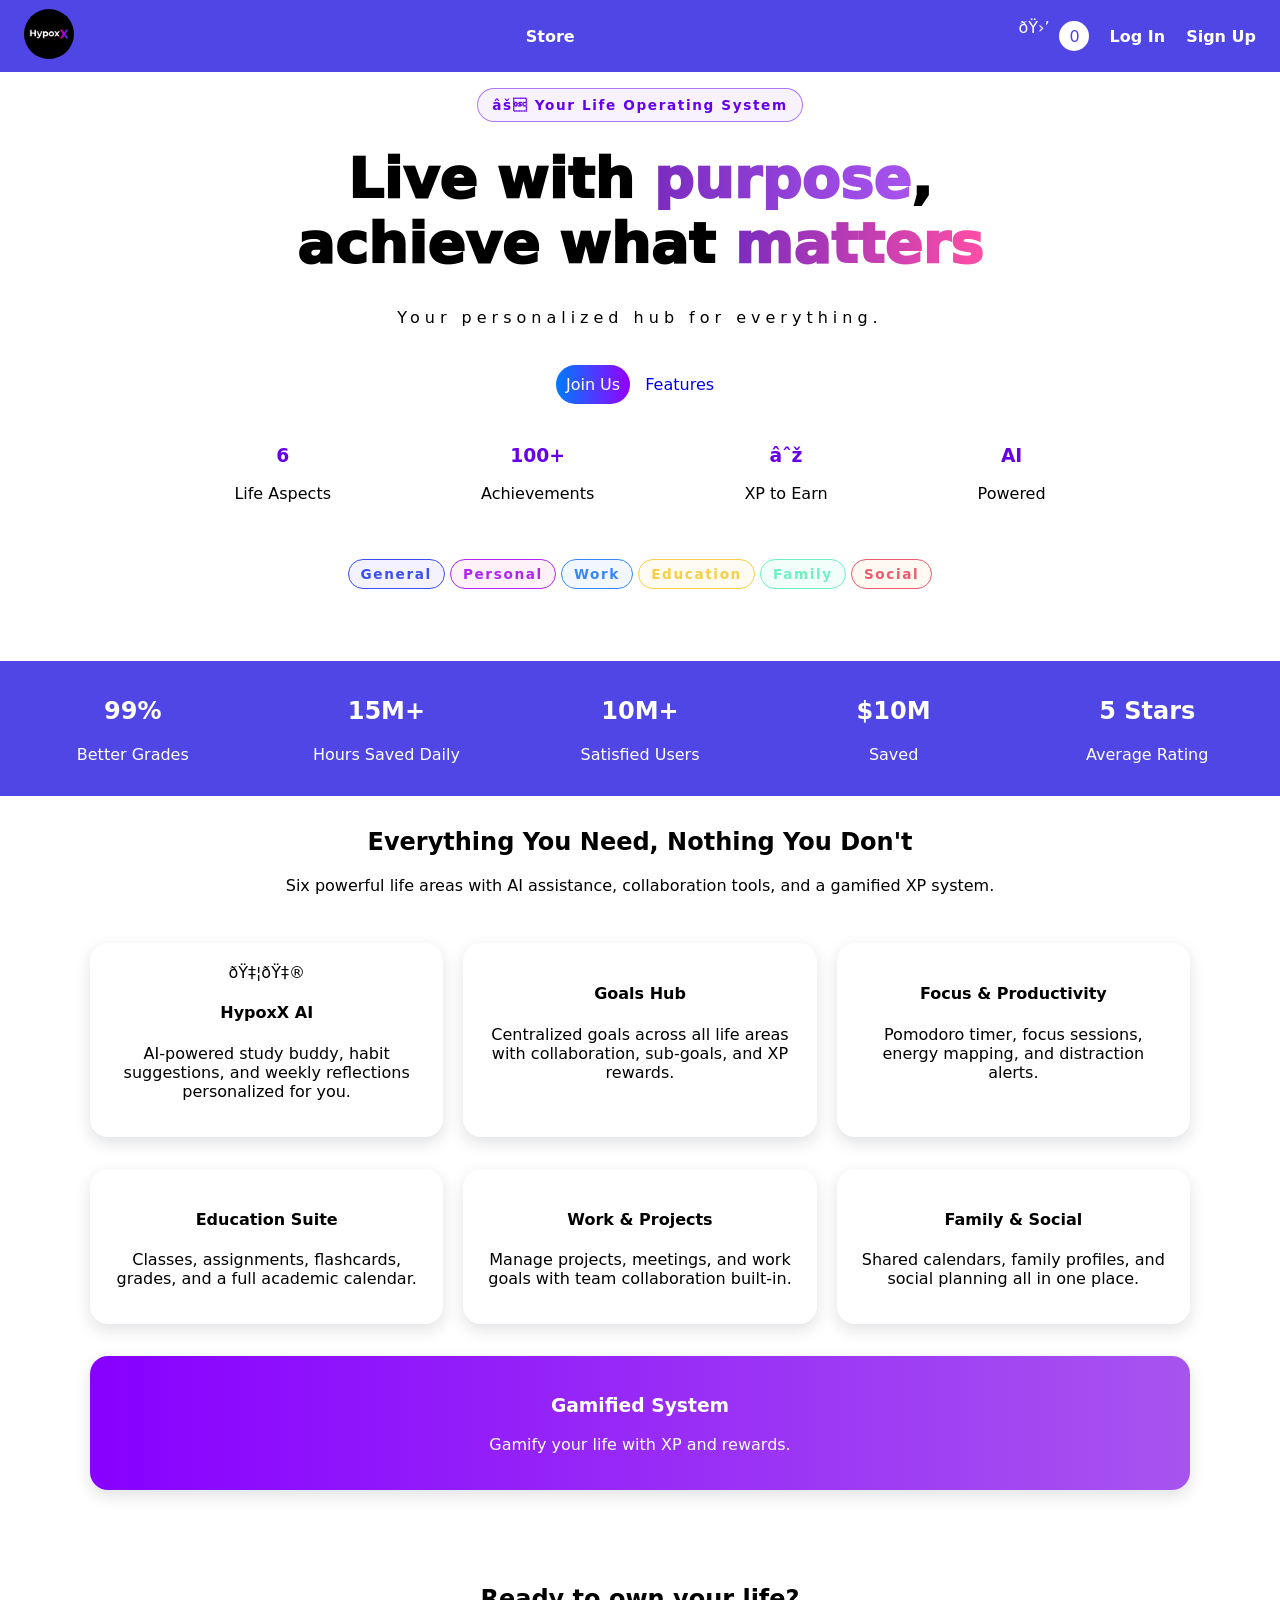
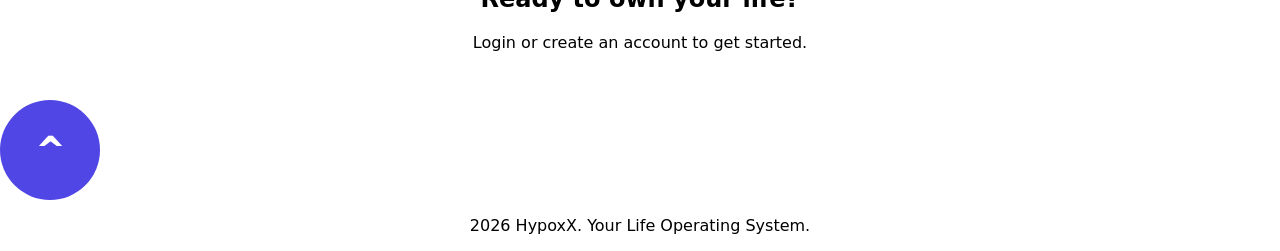
==== index.html @ 41ff3d4b "HypoxX" ====
<!DOCTYPE html>
<html lang="en">
<head>
    <meta charset="UFT-8">
    <meta name="viewport" content="width=device-width, initial-scale=1.0">
    <link rel="icon" href="logo.png">
    <title>HypoxX</title>
    <link rel="stylesheet" href="styles.css">
</head>
<body>
    <header class="hero">
        <div class="navbar">
            <div class="navbar-left">
                <div class="logo-container">
                    <a href="index.html"><img src="logo.png" class="logo"/></a>
                </div>
            </div>

            <nav class="navbar-center" role="navigation">
                <ul class="nav-list">
                    <li><a href="store.html">Store</a></li>
                </ul>
            </nav>

            <div class="navbar-right">
                <div class="cart-container">
                    <div class="cart-icon">
                        <p>🛒</p>
                    </div>
                    <div class="cart-content">
                        <a href="cart.html" id="cart-btn" class="cart-btn" target="_break">
                            <div class="cart-items-container">
                                <p class="cart-items">0</p>
                            </div>
                        </a>
                    </div>
                </div>

                <div class="auth-container">
                    <div id="nav-actions" class="nav-actions">
                        <a href="login.html" class="btn auth-btn" target="_blank">Log In</a>
                        <a href="signup.html" class="btn auth-btn" target="_blank">Sign Up</a>
                    </div>
                </div>
            </div>
        </div>
    </header>

    <section id="guest-view" class="view-panel">
        <section class="front">
            <p class="eyebrow purple-eyebrow">⚝ Your Life Operating System</p>
            <div class="tagline">
                Live with <span class="gdtext-1">purpose</span>,<br>
                achieve what <span class="gdtext-2">matters</span>
            </div>
            <div class="brief-container">
                <p class="brief">Your personalized hub for everything.</p>
            </div>
            <div id="guest-actions" class="guest-actions">
                <a href="signup.html" class="btn gdbtn-1">Join Us</a>
                <a href="#features" class="btn">Features</a>
            </div>

            <div class="front-info">
                <div class="info-card">
                    <h1 class="info">6</h1>
                    <p>Life Aspects</p>
                </div>
                <div class="info-card">
                    <h1 class="info">100+</h1>
                    <p>Achievements</p>
                </div>
                <div class="info-card">
                    <h1 class="info">∞</h1>
                    <p>XP to Earn</p>
                </div>
                <div class="info-card">
                    <h1 class="info">AI</h1>
                    <p>Powered</p>
                </div>
            </div>

            <section class="areas-container">
                <div class="general-tag">General</div>
                <div class="personal-tag">Personal</div>
                <div class="work-tag">Work</div>
                <div class="education-tag">Education</div>
                <div class="family-tag">Family</div>
                <div class="social-tag">Social</div>
            </section>
        </section>

        <section class="metrics-section">
            <div class="metrics-container">
                <div class="grid-5">
                    <div class="metric-card">
                        <h2 class="metric-data">99%</h2>
                        <p class="metric-info">Better Grades</p>
                    </div>
                    <div class="metric-card">
                        <h2 class="metric-data">15M+</h2>
                        <p class="metric-info">Hours Saved Daily</p>
                    </div>
                    <div class="metric-card">
                        <h2 class="metric-data">10M+</h2>
                        <p class="metric-info">Satisfied Users</p>
                    </div>
                    <div class="metric-card">
                        <h2 class="metric-data">$10M</h2>
                        <p class="metric-info">Saved</p>
                    </div>
                    <div class="metric-card">
                        <h2 class="metric-data">5 Stars</h2>
                        <p class="metric-info">Average Rating</p>
                    </div>
                </div>
            </div>
        </section>

        <section id="features" class="section features-section">
            <div class="section-heading">
                <h2>Everything You Need, Nothing You Don't</h2>
                <p>Six powerful life areas with AI assistance, collaboration tools, and a gamified XP system.</p>
            </div>
            <div class="features-container">
                <div class="grid-3">
                    <div class="card">
                        <div class="icon">🇦🇮</div>
                        <h4>HypoxX AI</h4>
                        <p>AI-powered study buddy, habit suggestions, and weekly reflections personalized for you.</p>
                    </div>
                    <div class="card">
                        <div class="icon"></div>
                        <h4>Goals Hub</h4>
                        <p>Centralized goals across all life areas with collaboration, sub-goals, and XP rewards.</p>
                    </div>
                    <div class="card">
                        <div class="icon"></div>
                        <h4>Focus & Productivity</h4>
                        <p>Pomodoro timer, focus sessions, energy mapping, and distraction alerts.</p>
                    </div>
                </div>
                <div class="grid-3">
                    <div class="card">
                        <div class="icon"></div>
                        <h4>Education Suite</h4>
                        <p>Classes, assignments, flashcards, grades, and a full academic calendar.</p>
                    </div>
                    <div class="card">
                        <div class="icon"></div>
                        <h4>Work & Projects</h4>
                        <p>Manage projects, meetings, and work goals with team collaboration built-in.</p>
                    </div>
                    <div class="card">
                        <div class="icon"></div>
                        <h4>Family & Social</h4>
                        <p>Shared calendars, family profiles, and social planning all in one place.</p>
                    </div>
                </div>
                <div class="grid-1">
                    <div class="card gdcard-1">
                        <h3>Gamified System</h3>
                        <p>Gamify your life with XP and rewards.</p>
                    </div>
                </div>
            </div>
        </section>

        <section class="section cta-section">
            <div class="cta-container">
                <div class="cta">
                    <h2>Ready to own your life?</h2>
                    <p>Login or create an account to get started.</p>
                </div>
            </div>
        </section>
    </section>

    <section id="dashboard-view" class="view-panel">
        <div class="dashboard-layout">
            <aside class="sidebar">
                <h2 class="brand-name">HypoxX</h2>
                <div class="user-card">
                    <div class="avatar">HB</div>
                    <div class="user-details">
                        <span class="user-name">User</span>
                        <span class="badge">0 XP</span>
                    </div>
                </div>

                <div class="nav-group">
                    <p class="nav-label">Life Areas</p>
                    <a href="#general" class="nav-item active" data-target="view-dashboard">
                        <span class="">-</span> General
                    </a>
                    <a href="#personal" class="nav-item" data-target="view-personal">-</span> Personal</a>
                    <a href="#work" class="nav-item" data-target="view-work">-</span> Work</a>
                    <a href="#education" class="nav-item" data-target="view-education">-</span> Education</a>
                    <a href="#family" class="nav-item" data-target="view-family">-</span> Family</a>
                    <a href="#social" class="nav-item" data-target="view-social">-</span> Social</a>
                </div>
                <div class="nav-group">
                    <p class="nav-label">Tools</p>
                    <a href="#bucketlist" class="nav-item"><span class="">-</span> Bucket List</a>
                    <a href="#goals" class="nav-item"><span class="">-</span> Goals</a>
                    <a href="#calendar" class="nav-item"><span class="">-</span> Calendar</a>
                    <a href="#tasks" class="nav-item"><span class="">-</span> Tasks</a>
                    <a href="#habits" class="nav-item"><span class="">-</span> Habits</a>
                    <a href="#productivity" class="nav-item"><span class="">-</span> Productivity</a>
                    <a href="#achievements" class="nav-item"><span class="">-</span> Achievements</a>
                    <a href="#hypoxxai" class="nav-item"><span class="">-</span> HypoxX AI</a>
                </div>
                <div class="nav-group">
                    <p class="nav-label">Settings</p>
                    <a href="#settings" class="nav-item"><span class="">-</span> Settings</a>
                </div>
            </aside>

            <main class="main-content">
                <section id="view-dashboard" class="view-pane active">
                    <header class="content-header">
                        <h1>Hello, User.</h1>
                        <p class="subtitle">What would you like to do today?</p>
                    </header>
                </section>

                <section id="view-personal" class="view-pane">
                    <header class="content-header">
                        <h1>Personal</h1>
                        <p class="subtitle">Habits, health, and personal reflections.</p>
                    </header>
                </section>

                <section id="view-work" class="view-pane">
                    <header class="content-header">
                        <h1>Work</h1>
                        <p class="subtitle"></p>
                    </header>
                </section>

                <section id="view-education" class="view-pane">
                    <header class="content-header">
                        <h1>Education</h1>
                        <p class="subtitle"></p>
                    </header>
                </section>

                <section id="view-family" class="view-pane">
                    <header class="content-header">
                        <h1>Family</h1>
                        <p class="subtitle"></p>
                    </header>
                </section>

                <section id="view-social" class="view-pane">
                    <header class="content-header">
                        <h1>Social</h1>
                        <p class="subtitle"></p>
                    </header>
                </section>
            </main>
        </div>
    </section>

    <footer class="footer">
        <div class="to-top-container">
            <div class="arrow-container">
                <a id="toTop" class="arrow">^</a>
            </div>
        </div>
        <script>
            document.getElementById('toTop').addEventListener('click', function () {
            window.scrollTo({ top: 0, behavior: 'smooth' });
            });
        </script>

        <div class="copyright-container">
            <p><!--&copy;--> <span class="year"></span> HypoxX. Your Life Operating System.</p>
        </div>
    </footer>

    <script src="script.js"></script>
</body>
</html>
---- styles.css ----
:root {
    --primary: #4f46e5;
    --secondary: ;
    --tertiary: ;

    --general: ;
    --personal: ;
    --work: ;
    --education: ;
    --family: ;
    --social: ;
}

body {
    font-family: system-ui, -apple-system, BlinkMacSystemFont, 'Segoe UI', Roboto, Oxygen, Ubuntu, Cantarell, 'Open Sans', 'Helvetica Neue', sans-serif;
    margin: 0;
}

li {
    list-style: none;
}

a {
    text-decoration: none;
}

/* Layout */
/* Hero */
.hero {
    color: #ffffff;
    padding: 12px auto;
    background: var(--primary);
}

/* Navbar */
.navbar {
    display: grid;
    height: 72px;
    position: relative;
    grid-template-columns: auto 1fr auto;
    align-items: center;
    padding: 0 16px;
    box-sizing: border-box;
    gap: 16px;
    margin: 0 auto;
}

.navbar-left,
.navbar-right {
    display: flex;
    align-items: center;
    gap: 12px;
}

.navbar-center {
    justify-self: center;
}

.nav-list {
    display: flex;
    list-style: none;
    font-weight: 600;
    padding: 0;
    gap: 20px;
    margin: 0;
}

.nav-list a {
    color: white;
}

.navbar a {
    padding: 6px 8px;
}

/* Cart */
.cart-container {
    display: flex;
    justify-content: center;
    gap: 10px;
}

.cart-items-container {
    display: flex;
    width: 30px;
    height: 30px;
    justify-content: center;
    align-items: center;
    background: white;
    border-radius: 999px;
}

.cart-items {
    color: var(--primary);
}

/* Front */
.front {
    text-align: center;
}

.front-info {
    display: flex;
    justify-content: center;
    gap: 150px;
    margin-top: 32px;
}

/* Page */
.page-front {
    font-weight: 1000;
}

.page-heading {
    font-size: 3rem;
}

.page-text {
    font-size: 1.5rem;
    letter-spacing: 10px;
}

/* Tagline */
.tagline {
    color: #000;
    font-size: 3.5rem;
    font-weight: 1000;
}

/* Brief */
.brief-container {
    margin-top: 32px;
}

.brief {
    font-weight: 500;
    letter-spacing: 5px;
}

/* Guest Actions */
.guest-actions {
    margin-top: 48px;
}

/* Areas */
.areas-container {
    margin-top: 24px;
}

/* Metrics */
.metrics-section {
    margin-top: 48px;
}

.metrics-container {
    padding: 16px;
    background: var(--primary);
}

.metric-card {
    text-align: center;
}

.metric-data {
    color: white;
}

.metric-info {
    color: white
}

/* Sections */
.section {
    max-width: 1100px;
    text-align: center;
    padding: 40px 24px 32px;
    margin: -28px auto 0;
}

/* Features */
.features-container {
    margin-top: 48px;
}

/* Promos */
.promo-container {
    width: 100%;
    text-align: center;
    color: white;
    padding: 32px 0;
    background: linear-gradient(90deg, #8800ff, #a754ef);
}

.promo-card {
    max-width: 400px;
    text-align: center;
    color: #333;
    padding: 2rem;
    background: #fff;
    border-radius: 12px;
    box-shadow: 0 8px 20px rgba(0,0,0,0.2);
    animation: fadeIn 1s ease-in-out;
}

.promo-card h2 {
    margin-bottom: 0.5rem;
    font-size: 1.5rem;
    color: #444;
}

.subtitle {
    font-size: 1rem;
    margin-bottom: 1.5rem;
}

.highlight {
    font-weight: bold;
    color: #6a11cb;
}

.promo-code {
    font-size: 1.4rem;
    font-weight: bold;
    letter-spacing: 2px;
    background: #f0f0f0;
    padding: 1rem;
    border-radius: 8px;
    margin-bottom: 1rem;
    border: 2px dashed #6a11cb;
}

.note {
    font-size: 0.9rem;
    color: #666;
}

/* View Panes */
.view-pane {
    display: none;
}

.view-pane.active {
    display: block;
    animation: fadeIn 0.2 ease-in-out;
}

/* Dashboard */
.dashboard-layout {
    display: flex;
    flex-direction: row;
    overflow: hidden;
    width: 100vw;
    height: 100vh;
}

/* Sidebar */
.sidebar {
    display: flex;
    flex-shrink: 0;
    flex-direction: column;
    overflow-y: auto;
    width: 260px;
    height: 100%;
    padding: 24px 16px;
    background: rgba(200, 200, 200, 0.06);
    border-right: 1px solid #eef2f6;
    gap: 20px;
}

.nav-group {
    display: flex;
    flex-direction: column;
    gap: 4px;
}

.nav-item {
    width: 100%;
    cursor: pointer;
    text-align: left;
    background: none;
    border: none;
}

/* Main Content */
.main-content {
    flex: 1;
    overflow-y: auto;
    height: 100%;
    padding: 32px 40px;
}

/* Footer */
.footer {
    text-align: center;
}

.arrow-container {
    display: flex;
    width: 100px;
    height: 100px;
    justify-content: center;
    align-items: center;
    background: var(--primary);
    border-radius: 50%;
}

.arrow {
    cursor: pointer;
    color: white;
    font-size: 32px;
    font-weight: 1000;
}

/* Grids */
.grid-1 {
    display: grid;
    grid-template-columns: repeat(1, minmax(0, 1fr));
    gap: 20px;
}

.grid-2 {
    display: grid;
    grid-template-columns: repeat(2, minmax(0, 1fr));
    gap: 20px;
}

.grid-3 {
    display: grid;
    grid-template-columns: repeat(3, minmax(0, 1fr));
    gap: 20px;
}

.grid-4 {
    display: grid;
    grid-template-columns: repeat(4, minmax(0, 1fr));
    gap: 20px;
}

.grid-5 {
    display: grid;
    grid-template-columns: repeat(5, minmax(0, 1fr));
    gap: 20px;
}

/* Elements */
/* Brand */
.brand-name {
    display: flex;
    align-items: center;
    color: #7b2cbf;
    font-size: 20px;
    font-weight: 700;
    gap: 8px;
}

/* Logo */
.logo {
    width: 50px;
    height: 50px;
    border-radius: 50%;
}

/* User Card */
.user-card {
    display: flex;
    align-items: center;
    padding: 12px;
    background: #fdfaff;
    border: 1px solid #f0e6ff;
    border-radius: 12px;
    gap: 12px;
}

/* Icons */
/* .icon {
    display: flex;
    width: 50px;
    height: 50px;
    justify-content: center;
    align-items: center;
    color: white;
    background: linear-gradient(135deg, rgb(0, 123, 255), rgb(149, 0, 255));
    border-radius: 16px;
} */

/* Text */
/* Gradient Text */
.gdtext-1 {
    background: linear-gradient(90deg, #7B2CBF, #a754ef);
    -webkit-background-clip: text;
    -webkit-text-fill-color: transparent;
}

.gdtext-2 {
    background: linear-gradient(90deg, #7B2CBF, #FF4DA6);
    -webkit-background-clip: text;
    -webkit-text-fill-color: transparent;
}

/* Auth */
.auth-btn {
    color: white;
    font-weight: 600;
    padding: 6px 8px;
    gap: 20px;
}

/* Carosel */
.splide {
    z-index: 5;
    max-width: 820px;
    position: relative;
    overflow: visible;
    border-radius: 14px;
    margin: 28px auto 0;
}

.splide__track {
    z-index: 5;
    padding: 10px;
    background: linear-gradient(180deg, rgba(255, 255, 255, 0.04), rgba(255, 255, 255, 0.02));
    backdrop-filter: blur(6px);
    border: 1px solid rgba(20, 33, 61, 0.04);
    border-radius: 12px;
    box-shadow: 0 12px 30px rgba(15, 23, 42, 0.08);
    margin-top: 18px;
}

.splide__list {
    display: flex;
    align-items: stretch;
    padding: 6px;
    gap: 14px;
}

.splide__slide {
    max-width: 340px;
    min-width: 220px;
    text-align: center;
    background: linear-gradient(135deg, rgba(79, 70, 229, 0.04), rgba(108, 99, 255, 0.03));
}

.splide__slide.is-active,
.splide__slide:hover {
    transform: translateY(-6px) scale(1.02);
    box-shadow: 0 20px 50px rgba(49, 46, 129, 0.14);
}

.splide__slide a {
    display: block;
    height: 100%;
    color: white;
    text-decoration: none;
    padding: 14px;
}

.splide__slide .media {
    width: 100%;
    height: 140px;
    object-fit: cover;
    border-bottom: 1px solid rgba(20, 33, 61, 0.04);
}

.splide__arrows {
    width: 100%;
    position: absolute;
    z-index: 6;
    transform: translateY(-50%);
    top: 50%;
    left: 0;
    pointer-events: none;
}

.splide__arrow {
    display: inline-flex;
    width: 40px;
    height: 40px;
    justify-content: center;
    align-items: center;
    pointer-events: auto;
    color: var(--primary-dark);
    background: #ffffff;
    border: 1px solid rgba(20, 33, 61, 0.06);
    border-radius: 999px;
    box-shadow: 0 8px 20px rgba(15, 23, 42, 0.12);
    transition: transform .18s ease;
}

.splide__arrow:hover {
    transform: scale(1.06);
}

.splide_pagination {
    display: flex;
    z-index: 6;
    justify-content: center;
    gap: 8px;
    margin-top: 12px;
}

.splide__pagination__page {
    width: 10px;
    height: 10px;
    background: rgba(255, 255, 255, 0.35);
    border-radius: 50%;
    transition: background .18s;
}

.splide__pagination__page.is-active {
    background: var(--primary);
    box-shadow: 0 6px 18px rgba(79, 70, 229, 0.18);
}

/* Card */
.card {
    top: 20px;
    z-index: 10;
    padding: 1.25rem;
    background: #ffffff;
    border: 1px solid var(--border);
    border-radius: 18px;
    box-shadow: 0 6px 16px rgba(15, 23, 42, 0.125);
    margin-bottom: 32px;
}

/* Gradient Card */
.gdcard-1 {
    color: white;
    background: linear-gradient(90deg, #8800ff, #a754ef);
}

/* Eyebrow */
.eyebrow {
    display: inline-block;
    font-weight: 700;
    font-size: 0.85rem;
    letter-spacing: 0.12em;
    padding: 6px 12px;
    background: rgba(255, 255, 255, 0.16);
    border-radius: 999px;
    margin-top: 24px;
}

.purple-eyebrow {
    color: rgb(103, 1, 236);
    letter-spacing: 0.12em;
    padding: 8px 14px;
    background: rgba(103, 1, 236, 0.05);
    border: 1px solid rgba(103, 1, 236, 0.5);
    margin: 16px auto 24px;
}

/* Tags */
.general-tag {
    display: inline-block;
    color: #3B4EF5;
    font-weight: bold;
    font-size: 0.85rem;
    letter-spacing: 0.12em;
    padding: 6px 12px;
    background: rgba(32, 1, 236, 0.05);
    border: 1px solid #3B4EF5;
    border-radius: 999px;
    margin: 16px auto 24px;
}

.personal-tag {
    display: inline-block;
    color: #B124F6;
    font-weight: bold;
    font-size: 0.85rem;
    letter-spacing: 0.12em;
    padding: 6px 12px;
    background: rgba(236, 1, 126, 0.05);
    border: 1px solid #B124F6;
    border-radius: 999px;
    margin: 16px auto 24px;
}

.work-tag {
    display: inline-block;
    color: #3B86F7;
    font-weight: bold;
    font-size: 0.85rem;
    letter-spacing: 0.12em;
    padding: 6px 12px;
    background: rgba(1, 103, 236, 0.05);
    border: 1px solid #3B86F7;
    border-radius: 999px;
    margin: 16px auto 24px;
}

.education-tag {
    display: inline-block;
    color: #F7CE46;
    font-weight: bold;
    font-size: 0.85rem;
    letter-spacing: 0.12em;
    padding: 6px 12px;
    background: rgba(236, 197, 1, 0.05);
    border: 1px solid #F7CE46;
    border-radius: 999px;
    margin: 16px auto 24px;
}

.family-tag {
    display: inline-block;
    color: #70F0C2;
    font-weight: bold;
    font-size: 0.85rem;
    letter-spacing: 0.12em;
    padding: 6px 12px;
    background: rgba(1, 236, 130, 0.05);
    border: 1px solid #70F0C2;
    border-radius: 999px;
    margin: 16px auto 24px;
}

.social-tag {
    display: inline-block;
    color: #EB5A6D;
    font-weight: bold;
    font-size: 0.85rem;
    letter-spacing: 0.12em;
    padding: 6px 12px;
    background: rgba(236, 158, 1, 0.05);
    border: 1px solid #EB5A6D;
    border-radius: 999px;
    margin: 16px auto 24px;
}

/* Info */
.info {
    color: rgb(103, 1, 236);
}

/* Button */
.btn {
    padding: 10px;
    border: black;
    border-radius: 999px;
}

/* Gradient Button */
.gdbtn-1 {
    color: white;
    background: linear-gradient(90deg, rgb(0, 123, 255), rgb(149, 0, 255));
    border: none;
}


.product-card {
    padding: 12px;
    background: linear-gradient(180deg, rgba(255,255,255,0.98), rgba(255,255,255,0.96));
    border-radius: 12px;
    text-align: center;
    box-shadow: 0 8px 20px rgba(15,23,42,0.06);
}
.product-card h4 { margin: 8px 0 4px; font-size: 1rem; color: #222; }
.product-card .media { height: 120px; width:100%; object-fit:cover; border-radius:8px; }
.product-card .metric-data { font-weight:700; margin-top:6px; color: var(--primary); }

/* Animations */
@keyframes fadeIn {
    from { opacity: 0; transform: translateY(20px); }
    to { opacity: 1; transform: translateY(0); }
}
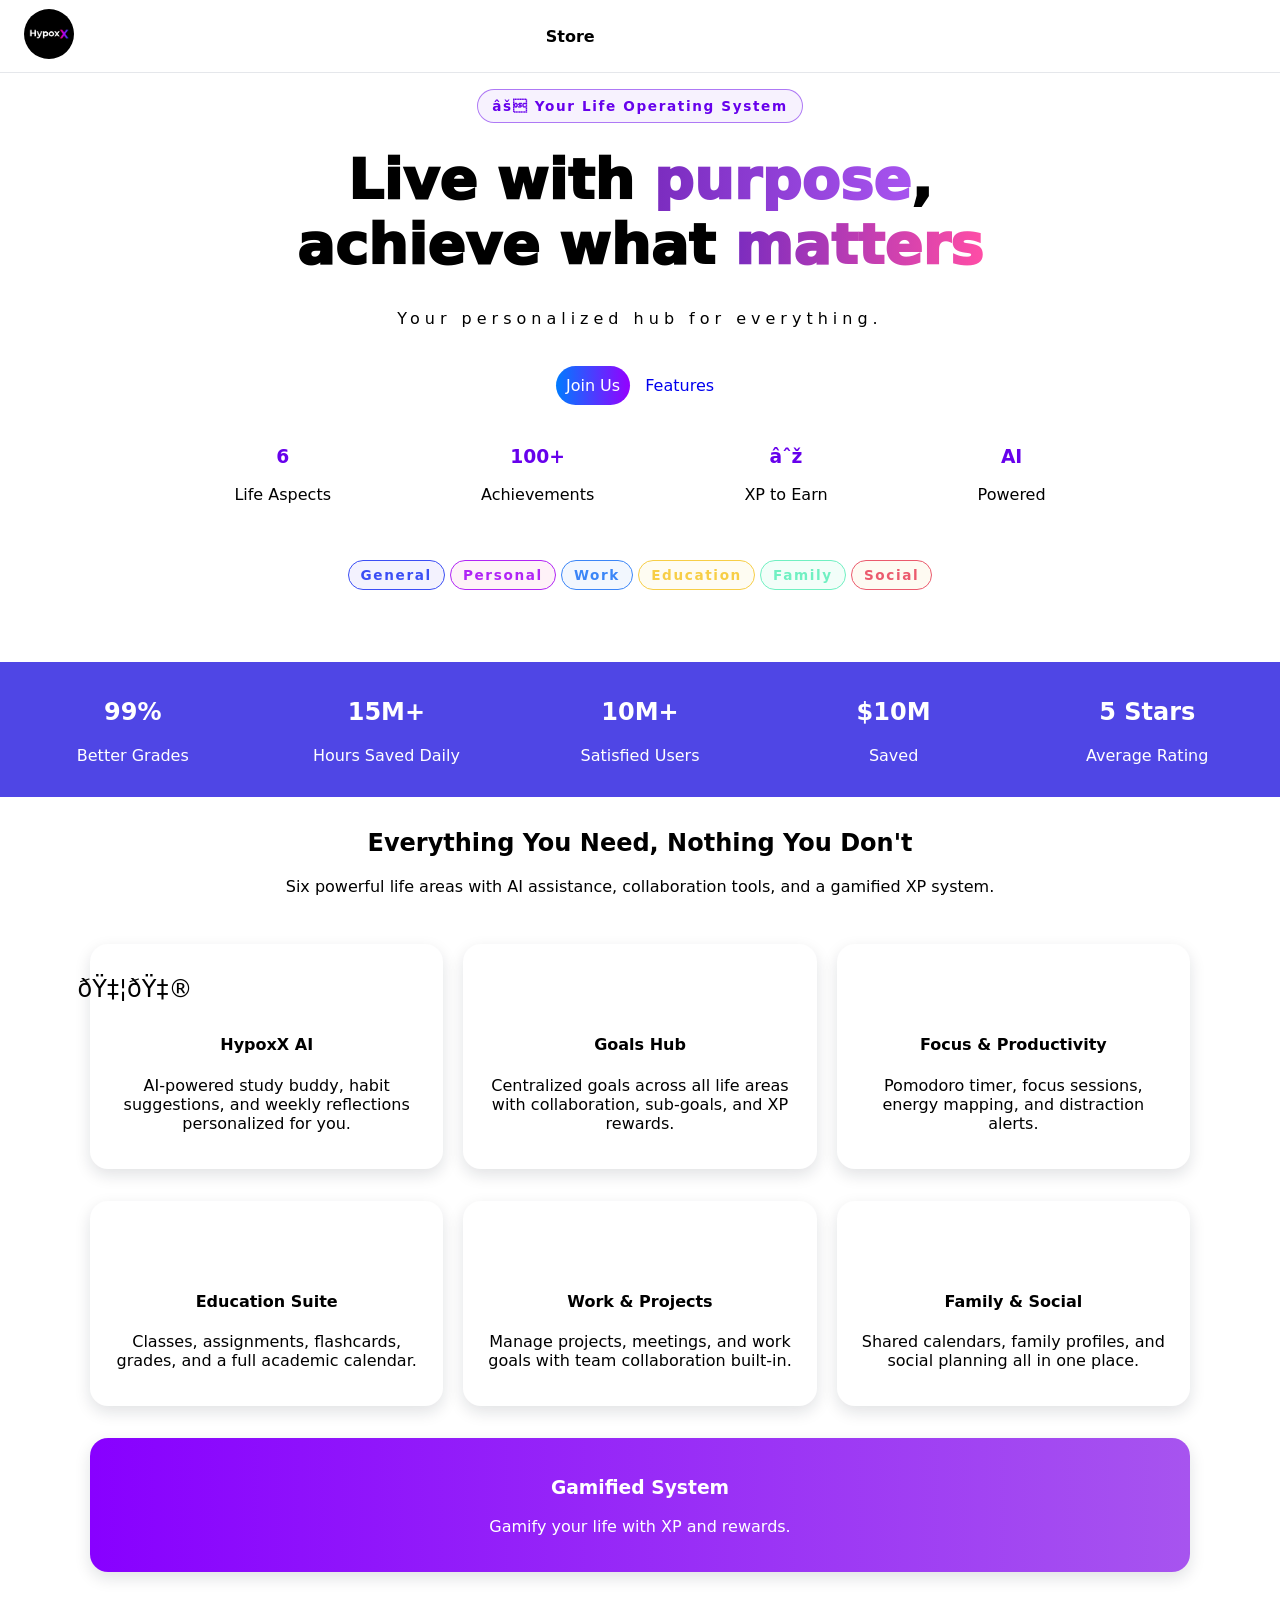
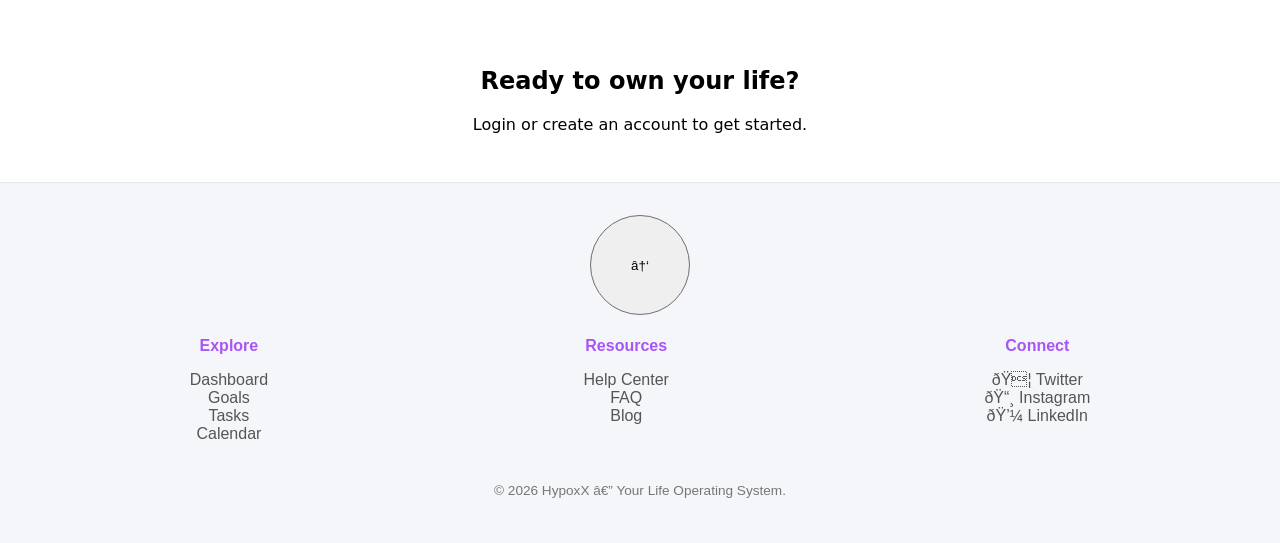
==== commit b2d51c1e: "calendar" ====
--- a/index.html
+++ b/index.html
@@ -28,11 +28,7 @@
                         <p>🛒</p>
                     </div>
                     <div class="cart-content">
-                        <a href="cart.html" id="cart-btn" class="cart-btn" target="_break">
-                            <div class="cart-items-container">
-                                <p class="cart-items">0</p>
-                            </div>
-                        </a>
+                        <a href="cart.html" id="cart-btn" class="cart-btn" target="_break"></a>
                     </div>
                 </div>
 
@@ -179,11 +175,10 @@
     <section id="dashboard-view" class="view-panel">
         <div class="dashboard-layout">
             <aside class="sidebar">
-                <h2 class="brand-name">HypoxX</h2>
                 <div class="user-card">
-                    <div class="avatar">HB</div>
+                    <div class="avatar">KW</div>
                     <div class="user-details">
-                        <span class="user-name">User</span>
+                        <span class="user-name">Kayden W</span>
                         <span class="badge">0 XP</span>
                     </div>
                 </div>
@@ -191,24 +186,24 @@
                 <div class="nav-group">
                     <p class="nav-label">Life Areas</p>
                     <a href="#general" class="nav-item active" data-target="view-dashboard">
-                        <span class="">-</span> General
+                        <span class=""></span> General
                     </a>
-                    <a href="#personal" class="nav-item" data-target="view-personal">-</span> Personal</a>
-                    <a href="#work" class="nav-item" data-target="view-work">-</span> Work</a>
-                    <a href="#education" class="nav-item" data-target="view-education">-</span> Education</a>
-                    <a href="#family" class="nav-item" data-target="view-family">-</span> Family</a>
-                    <a href="#social" class="nav-item" data-target="view-social">-</span> Social</a>
+                    <a href="#personal" class="nav-item" data-target="view-personal">🟪</span> Personal</a>
+                    <a href="#work" class="nav-item" data-target="view-work">🟦</span> Work</a>
+                    <a href="#education" class="nav-item" data-target="view-education">🟨</span> Education</a>
+                    <a href="#family" class="nav-item" data-target="view-family">🟩</span> Family</a>
+                    <a href="#social" class="nav-item" data-target="view-social">🟥</span> Social</a>
                 </div>
                 <div class="nav-group">
                     <p class="nav-label">Tools</p>
-                    <a href="#bucketlist" class="nav-item"><span class="">-</span> Bucket List</a>
-                    <a href="#goals" class="nav-item"><span class="">-</span> Goals</a>
-                    <a href="#calendar" class="nav-item"><span class="">-</span> Calendar</a>
-                    <a href="#tasks" class="nav-item"><span class="">-</span> Tasks</a>
-                    <a href="#habits" class="nav-item"><span class="">-</span> Habits</a>
-                    <a href="#productivity" class="nav-item"><span class="">-</span> Productivity</a>
-                    <a href="#achievements" class="nav-item"><span class="">-</span> Achievements</a>
-                    <a href="#hypoxxai" class="nav-item"><span class="">-</span> HypoxX AI</a>
+                    <a href="#bucketlist" class="nav-item" data-target="view-bucket-list"><span class="">-</span> Bucket List</a>
+                    <a href="#goals" class="nav-item" data-target="view-goals"><span class="">-</span> Goals</a>
+                    <a href="#calendar" class="nav-item" data-target="view-calendar"><span class="">-</span> Calendar</a>
+                    <a href="#tasks" class="nav-item" data-target="view-tasks"><span class="">-</span> Tasks</a>
+                    <a href="#habits" class="nav-item" data-target="view-habits"><span class="">-</span> Habits</a>
+                    <a href="#productivity" class="nav-item" data-target="view-productivity"><span class="">-</span> Productivity</a>
+                    <a href="#achievements" class="nav-item" data-target="view-achievements"><span class="">-</span> Achievements</a>
+                    <a href="#hypoxxai" class="nav-item" data-target="view-hypoxx-ai"><span class="">-</span> HypoxX AI</a>
                 </div>
                 <div class="nav-group">
                     <p class="nav-label">Settings</p>
@@ -218,10 +213,168 @@
 
             <main class="main-content">
                 <section id="view-dashboard" class="view-pane active">
-                    <header class="content-header">
-                        <h1>Hello, User.</h1>
+                    <div><span><svg xmlns="http://www.w3.org/2000/svg" width="24" height="24" viewBox="0 0 24 24"><rect x="3" y="3" width="8" height="8" rx="2" ry="2" fill="#a754ef"/><rect x="13" y="3" width="8" height="8" rx="2" ry="2" fill="#a754ef"/><rect x="3" y="13" width="8" height="8" rx="2" ry="2" fill="#a754ef"/><rect x="13" y="13" width="8" height="8" rx="2" ry="2" fill="#a754ef"/></svg></span> DASHBOARD</div>
+                    <header class="content-header">
+                        <h1>Hello, Kayden.</h1>
                         <p class="subtitle">What would you like to do today?</p>
                     </header>
+                    <div class="content-body">
+                        <div class="grid-4">
+                            <div class="card stat-card">
+                                <div class="icon purple">
+                                    <svg xmlns="http://www.w3.org/2000/svg" width="24" height="24" viewBox="0 0 100 100"><polygon points="50,5 61,35 93,35 67,55 77,85 50,68 23,85 33,55 7,35 39,35" fill="none" stroke="rgb(167, 84, 239)" stroke-width="8" stroke-linejoin="round" stroke-linecap="round"/></svg>
+                                </div>
+                                <div class="stat-info">
+                                    <h2>0</h2>
+                                    <p>Total XP</p>
+                                </div>
+                            </div>
+                            <div class="card stat-card">
+                                <div class="icon orange">
+
+                                </div>
+                                <div class="stat-info">
+                                    <h2>0</h2>
+                                    <p>Days Streak</p>
+                                </div>
+                            </div>
+                            <div class="card stat-card">
+                                <div class="icon magenta">
+                                    <svg xmlns="http://www.w3.org/2000/svg" width="24" height="24" viewBox="0 0 24 24">
+                                        <circle cx="12" cy="12" r="10" fill="none" stroke="rgb(255, 0, 191)" stroke-width="2" stroke-linejoin="round" stroke-linecap="round"/>
+                                        <circle cx="12" cy="12" r="6" fill="none" stroke="rgb(255, 0, 191)" stroke-width="2" stroke-linejoin="round" stroke-linecap="round"/>
+                                        <circle cx="12" cy="12" r="2" fill="none" stroke="rgb(255, 0, 191)" stroke-width="2" stroke-linejoin="round" stroke-linecap="round"/>
+                                    </svg>
+                                </div>
+                                <div class="stat-info">
+                                    <h2>0</h2>
+                                    <p>Active Goals</p>
+                                </div>
+                            </div>
+                            <div class="card stat-card">
+                                <div class="icon blue">
+                                    <svg xmlns="http://www.w3.org/2000/svg" width="24" height="24" viewBox="0 0 24 24"><path d="M13 2L3 14h7l-1 8 10-12h-7l1-8z" fill="none" stroke="rgb(58, 133, 246)" stroke-width="2" stroke-linejoin="round" stroke-linecap="round"/></svg>
+                                </div>
+                                <div class="stat-info">
+                                    <h2>0/100</h2>
+                                    <p>Focus Score</p>
+                                </div>
+                            </div>
+                        </div>
+                        <div class="grid-summary">
+                            <div class="card summary-card tint-purple nav-trigger-card" data-target="view-tasks">
+                                <div class="card-title">
+                                    <h3>Pending Tasks</h3>
+                                    <span></span>
+                                </div>
+                                <div class="stat-highlight purple-text">0</div>
+                                <p class="sub-text">tasks left today.</p>
+                            </div>
+                            <div class="card summary-card tint-amber nav-trigger-card" data-target="view-habits">
+                                <div class="card-title">
+                                    <h3>Habits</h3>
+                                    <span></span>
+                                </div>
+                                <div class="stat-highlight orange-text">0<span class="mute">/0</span></div>
+                                <p class="sub-text">habits checked in.</p>
+                            </div>
+                            <div class="card summary-card tint-blue nav-trigger-card" data-target="view-goals">
+                                <div class="card-title">
+                                    <h3>Goals</h3>
+                                    <span></span>
+                                </div>
+                                <div class="stat-highlight blue-text">0</div>
+                                <p class="sub-text">goals in progress.</p>
+                            </div>
+                        </div>
+                    </div>
+                    <div class="quick-access">
+                        <h2 class="section-title">Quick Access</h2>
+
+                        <div class="quick-access-grid">
+                            <button class="magenta circ-btn quick-card" data-target="view-goals">
+                                <div class="icon-circle bg-purple">
+                                    <svg xmlns="http://www.w3.org/2000/svg" width="24" height="24" viewBox="0 0 24 24"><circle cx="12" cy="12" r="10" fill="none" stroke="rgb(255, 0, 191)" stroke-width="2" stroke-linejoin="round" stroke-linecap="round"/><circle cx="12" cy="12" r="6" fill="none" stroke="rgb(255, 0, 191)" stroke-width="2" stroke-linejoin="round" stroke-linecap="round"/><circle cx="12" cy="12" r="2" fill="none" stroke="rgb(255, 0, 191)" stroke-width="2" stroke-linejoin="round" stroke-linecap="round"/></svg>
+                                </div>
+                                <span>Goals</span>
+                            </button>
+
+                            <button class="purple circ-btn quick-card" data-target="view-tasks">
+                                <div class="icon-circle bg-fuchsia">
+                                    <svg xmlns="http://www.w3.org/2000/svg" width="24" height="24" viewBox="0 0 24 24"><line x1="4" y1="6" x2="20" y2="6" stroke="rgb(167, 84, 239)" stroke-width="2" stroke-linecap="round"/><line x1="4" y1="12" x2="20" y2="12" stroke="rgb(167, 84, 239)" stroke-width="2" stroke-linecap="round"/><line x1="4" y1="18" x2="20" y2="18" stroke="rgb(167, 84, 239)" stroke-width="2" stroke-linecap="round"/></svg>
+                                </div>
+                                <span>Tasks</span>
+                            </button>
+
+                            <button class="orange circ-btn quick-card" data-target="view-habits">
+                                <div class="icon-circle bg-orange">-</div>
+                                <span>Habits</span>
+                            </button>
+
+                            <button class="circ-btn quick-card" data-target="view-bucket-list">
+                                <div class="icon-circle bg-orange">-</div>
+                                <span>Bucket List</span>
+                            </button>
+
+                            <button class="blue circ-btn quick-card" data-target="view-focus">
+                                <div class="icon-circle bg-orange">
+                                    <svg xmlns="http://www.w3.org/2000/svg" width="24" height="24" viewBox="0 0 24 24"><path d="M13 2L3 14h7l-1 8 10-12h-7l1-8z" fill="none" stroke="rgb(58, 133, 246)" stroke-width="2" stroke-linejoin="round" stroke-linecap="round"/></svg>
+                                </div>
+                                <span>Focus</span>
+                            </button>
+
+                            <button class="circ-btn quick-card" data-target="view-calendar">
+                                <div class="icon-circle bg-orange">-</div>
+                                <span>Calendar</span>
+                            </button>
+
+                            <button class="circ-btn quick-card" data-target="view-achievements">
+                                <div class="icon-circle bg-orange">-</div>
+                                <span>Achievements</span>
+                            </button>
+
+                            <button class="circ-btn quick-card" data-target="view-hypoxx-ai">
+                                <div class="icon-circle bg-orange">-</div>
+                                <span>HypoxX AI</span>
+                            </button>
+                        </div>
+                    </div>
+
+                    <div class="life-areas">
+                        <h2 class="section-title">Life Areas</h2>
+                        <div class="grid-3">
+                            <div class="card">
+                                <div class="icon">-</div>
+                                <h3>General</h3>
+                                <p class="sub-text">-</p>
+                            </div>
+                            <div class="card">
+                                <div class="icon">-</div>
+                                <h3>Personal</h3>
+                                <p class="sub-text">Goals, Mood, Journal, & More</p>
+                            </div>
+                            <div class="card">
+                                <div class="icon">-</div>
+                                <h3>Work</h3>
+                                <p class="sub-text">Projects, Meetings, & Tasks</p>
+                            </div>
+                            <div class="card">
+                                <div class="icon">-</div>
+                                <h3>Education</h3>
+                                <p class="sub-text">Courses, Assignments, & Grades</p>
+                            </div>
+                            <div class="card">
+                                <div class="icon">-</div>
+                                <h3>Family</h3>
+                                <p class="sub-text">Shared Calendar & Photos</p>
+                            </div>
+                            <div class="card">
+                                <div class="icon">-</div>
+                                <h3>Social</h3>
+                                <p class="sub-text">Events & Social Planning</p>
+                            </div>
+                        </div>
+                    </div>
                 </section>
 
                 <section id="view-personal" class="view-pane">
@@ -257,6 +410,193 @@
                         <h1>Social</h1>
                         <p class="subtitle"></p>
                     </header>
+                </section>
+
+                <section id="view-bucket-list" class="view-pane">
+                    <header class="content-header">
+                        <div class="header-badge"><span>BUCKET LIST</span></div>
+                        <h1>Bucket List</h1>
+                        <p class="subtitle">The things I want to do in life.</p>
+                    </header>
+                </section>
+
+                <section id="view-goals" class="view-pane">
+                    <header class="content-header">
+                        <div class="header-badge"><span>GOALS</span></div>
+                        <h1>Goals</h1>
+                        <p class="subtitle">Align your actions to who you want to become.</p>
+                    </header>
+                </section>
+
+                <section id="view-calendar" class="view-pane">
+                    <header class="content-header">
+                        <div class="header-badge"><span>TOOLS / CALENDAR</span></div>
+                        <h1>Planner & Calendar</h1>
+                        <p class="subtitle">Manage deadlines, meetings, and shared events.</p>
+                    </header>
+                    <div class="calendar-page">
+                        <div class="card calendar-main-card">
+                            <div class="calendar-header">
+                                <button id="prev-month-btn" class="nav-arrow" aria-label="Previous Month">&lt;</button>
+                                <h2 id="month-year-label">October 2026</h2>
+                                <button id="next-month-btn" class="nav-arrow" aria-label="Next Month">&gt;</button>
+                            </div>
+                            <div class="calendar-weekdays">
+                                <span>Sun</span><span>Mon</span><span>Tue</span><span>Wed</span><span>Thu</span><span>Fri</span><span>Sat</span>
+                            </div>
+                            <div id="dates-container" class="calendar-dates"></div>
+                            <div class="calendar-legend">
+                                <span><i class="dot general"></i> General</span>
+                                <span><i class="dot personal"></i> Personal</span>
+                                <span><i class="dot work"></i> Work</span>
+                                <span><i class="dot education"></i> Education</span>
+                                <span><i class="dot family"></i> Family</span>
+                                <span><i class="dot social"></i> Social</span>
+                            </div>
+                        </div>
+                    </div>
+                </section>
+
+                <section id="view-tasks" class="view-pane">
+                    <header class="content-header">
+                        <div class="header-badge"><span>TASKS</span></div>
+                        <h1>Tasks</h1>
+                        <p class="subtitle">Keep your mental space clear, so you can FOCUS.</p>
+                    </header>
+                </section>
+
+                <section id="view-habits" class="view-pane">
+                    <header class="content-header">
+                        <div class="header-badge"><span>HABITS</span></div>
+                        <h1>Habits</h1>
+                        <p class="subtitle">Small daily actions that set me up for success.</p>
+                    </header>
+                </section>
+
+                <section id="view-productivity" class="view-pane">
+                    <header class="content-header">
+                        <div class="header-badge"><span>PRODUCTIVITY</span></div>
+                        <h1>Productivity</h1>
+                        <p class="subtitle">Concentrate on what really matters.</p>
+                    </header>
+                </section>
+
+                <section id="view-achievements" class="view-pane">
+                    <header class="content-header">
+                        <div class="header-badge"><span>ACHIEVEMENTS</span></div>
+                        <h1>Achievements</h1>
+                        <p class="subtitle">Milestones made by us.</p>
+                    </header>
+                </section>
+
+                <section id="view-hypoxx-ai" class="view-pane">
+                    <header class="content-header">
+                        <div class="header-badge"><span>HYPOXX AI</span></div>
+                        <h1>HypoxX AI</h1>
+                        <p class="subtitle">An AI assistant at your fingertips.</p>
+                    </header>
+                    <h2>Meet Oto</h2>
+                </section>
+
+                <section id="view-focus" class="view-pane">
+                    <header class="focus-page-header">
+                        <div class="header-left">
+                            <div class="focus-icon-badge">-</div>
+                            <div>
+                                <h1>Focus</h1>
+                                <p class="subtitle">Get into the zone.</p>
+                            </div>
+                        </div>
+                        <div class="focus-score-badge">
+                            <span class="icon"><svg xmlns="http://www.w3.org/2000/svg" width="24" height="24" viewBox="0 0 100 100"><polygon points="50,5 61,35 93,35 67,55 77,85 50,68 23,85 33,55 7,35 39,35" fill="none" stroke="rgb(167, 84, 239)" stroke-width="8" stroke-linejoin="round" stroke-linecap="round"/></svg></span>
+                            <strong>0</strong>
+                            <p>Focus Score</p>
+                        </div>
+                    </header>
+                    <div class="focus-tab-switcher">
+                        <button class="focus-tab-btn active" data-focustab="tab-timer">Timer</button>
+                        <button class="focus-tab-btn" data-focus="tab-analytics">Analytics</button>
+                    </div>
+                    <div id="tab-timer" class="focus-subview active">
+                        <div class="timer-mode-pills">
+                            <button class="mode-pill active" data-time="1500" data-label="Focus">Focus</button>
+                            <button class="mode-pill" data-time="0" data-label="Free Focus">Free Focus</button>
+                            <button class="mode-pill" data-time="300" data-label="Short Break">Short Break</button>
+                            <button class="mode-pill" data-time="900" data-label="Long Break">Long Break</button>
+                        </div>
+                        <div class="focus-layout-grid">
+                            <div class="pomo-dots">
+                                <span class="pomo-dot"></span>
+                                <span class="pomo-dot"></span>
+                                <span class="pomo-dot"></span>
+                                <span class="pomo-dot"></span>
+                            </div>
+
+                            <h1 id="pomo-timer-display" class="pomo-digits">25:00</h1>
+                            <p class="pomo-status" id="pomo-status-label">Ready</p>
+
+                            <input type="text" id="focus-task-input" class="focus-tasl-input" placeholder="What are you working on?"/>
+
+                            <div class="focus-action-btn-row">
+                                <button id="pomo-start-btn" class="btn-pomo-start">Start</button>
+                            </div>
+
+                            <div class="timer-settings-link">
+                                <button type="button" class="text-link-btn">Settings</button>
+                            </div>
+
+                            <aside class="focus-side-col">
+                                <div class="card focus-side-card">
+                                    <h3>Today</h3>
+                                    <div class="side-stat-row">
+                                        <span>Pomodoros</span>
+                                        <strong id="pomo-count-display">0</strong>
+                                    </div>
+                                    <div class="side-stat-row">
+                                        <span>Focus Score</span>
+                                        <strong id="pomo-score-display">0/100</strong>
+                                    </div>
+                                </div>
+                                <div class="card focus-side-card">
+                                    <h3>Today's Sessions</h3>
+                                    <p id="sessions-empty-text" class="empty-state-text">No Sessions Today</p>
+                                    <ul id="session-history-list" class="session-history-list"></ul>
+                                </div>
+                            </aside>
+                        </div>
+                    </div>
+                    <div id="tab-analytics" class="focus-subview">
+                        <div class="analytics-stat-grid">
+                            <div class="card analytics-stat-card">
+                                <span class="icon-subtle">-</span>
+                                <h2>0h 0m</h2>
+                                <p>This Week</p>
+                            </div>
+                            <div class="card analytics-stat-card">
+                                <span class="icon-subtle">-</span>
+                                <h2>0m</h2>
+                                <p>Daily Average</p>
+                            </div>
+                            <div class="card analytics-stat-card">
+                                <span class="icon-subtle">-</span>
+                                <h2>0.0h</h2>
+                                <p>Total Hours</p>
+                            </div>
+                        </div>
+                        <div class="card chart-card">
+                            <h3>Focus Minutes - Last 7 Days</h3>
+                            <div class="chart-wrapper">
+                                <div class="chart-y-axis">
+                                    <span>4</span>
+                                    <span>2</span>
+                                    <span>1</span>
+                                    <span>0</span>
+                                </div>
+                                <div class="baseline-line"></div>
+                                <div id="focus-chart-days" class="chart-x-axis"></div>
+                            </div>
+                        </div>
+                    </div>
                 </section>
             </main>
         </div>
@@ -264,20 +604,51 @@
 
     <footer class="footer">
         <div class="to-top-container">
-            <div class="arrow-container">
-                <a id="toTop" class="arrow">^</a>
-            </div>
+            <button id="toTop" class="circ-btn arrow" aria-label="Scroll to top">↑</button>
         </div>
-        <script>
-            document.getElementById('toTop').addEventListener('click', function () {
-            window.scrollTo({ top: 0, behavior: 'smooth' });
-            });
-        </script>
-
-        <div class="copyright-container">
-            <p><!--&copy;--> <span class="year"></span> HypoxX. Your Life Operating System.</p>
+
+        <div class="footer-content">
+            <div class="footer-section">
+                <h4>Explore</h4>
+                <ul>
+                    <li><a href="/dashboard">Dashboard</a></li>
+                    <li><a href="/goals">Goals</a></li>
+                    <li><a href="/tasks">Tasks</a></li>
+                    <li><a href="/calendar">Calendar</a></li>
+                </ul>
+            </div>
+
+            <div class="footer-section">
+                <h4>Resources</h4>
+                <ul>
+                    <li><a href="/help">Help Center</a></li>
+                    <li><a href="/faq">FAQ</a></li>
+                    <li><a href="/blog">Blog</a></li>
+                </ul>
+            </div>
+
+            <div class="footer-section">
+                <h4>Connect</h4>
+                <ul>
+                    <li><a href="#">🐦 Twitter</a></li>
+                    <li><a href="#">📸 Instagram</a></li>
+                    <li><a href="#">💼 LinkedIn</a></li>
+                </ul>
+            </div>
+        </div>
+
+        <div class="footer-bottom">
+            <p>&copy; <span class="year"></span> HypoxX — Your Life Operating System.</p>
         </div>
     </footer>
+
+    <script>
+        document.getElementById('toTop').addEventListener('click', () => {
+            window.scrollTo({ top: 0, behavior: 'smooth' });
+        });
+
+        document.querySelector('.year').textContent = new Date().getFullYear();
+    </script>
 
     <script src="script.js"></script>
 </body>
--- a/styles.css
+++ b/styles.css
@@ -29,7 +29,9 @@
 .hero {
     color: #ffffff;
     padding: 12px auto;
-    background: var(--primary);
+    background: rgba(255, 255, 255, 0.6);
+    backdrop-filter: blur(10px);
+    border-bottom: 1px solid #e5e7eb;
 }
 
 /* Navbar */
@@ -66,7 +68,7 @@
 }
 
 .nav-list a {
-    color: white;
+    color: black;
 }
 
 .navbar a {
@@ -74,25 +76,6 @@
 }
 
 /* Cart */
-.cart-container {
-    display: flex;
-    justify-content: center;
-    gap: 10px;
-}
-
-.cart-items-container {
-    display: flex;
-    width: 30px;
-    height: 30px;
-    justify-content: center;
-    align-items: center;
-    background: white;
-    border-radius: 999px;
-}
-
-.cart-items {
-    color: var(--primary);
-}
 
 /* Front */
 .front {
@@ -180,58 +163,6 @@
 /* Features */
 .features-container {
     margin-top: 48px;
-}
-
-/* Promos */
-.promo-container {
-    width: 100%;
-    text-align: center;
-    color: white;
-    padding: 32px 0;
-    background: linear-gradient(90deg, #8800ff, #a754ef);
-}
-
-.promo-card {
-    max-width: 400px;
-    text-align: center;
-    color: #333;
-    padding: 2rem;
-    background: #fff;
-    border-radius: 12px;
-    box-shadow: 0 8px 20px rgba(0,0,0,0.2);
-    animation: fadeIn 1s ease-in-out;
-}
-
-.promo-card h2 {
-    margin-bottom: 0.5rem;
-    font-size: 1.5rem;
-    color: #444;
-}
-
-.subtitle {
-    font-size: 1rem;
-    margin-bottom: 1.5rem;
-}
-
-.highlight {
-    font-weight: bold;
-    color: #6a11cb;
-}
-
-.promo-code {
-    font-size: 1.4rem;
-    font-weight: bold;
-    letter-spacing: 2px;
-    background: #f0f0f0;
-    padding: 1rem;
-    border-radius: 8px;
-    margin-bottom: 1rem;
-    border: 2px dashed #6a11cb;
-}
-
-.note {
-    font-size: 0.9rem;
-    color: #666;
 }
 
 /* View Panes */
@@ -273,42 +204,328 @@
     gap: 4px;
 }
 
+.nav-label {
+    color: black;
+    font-size: 11px;
+    font-weight: 700;
+    letter-spacing: 0.5px;
+    margin: 10px 8px 6px;
+}
+
 .nav-item {
-    width: 100%;
+    display: flex;
+    width: 90%;
     cursor: pointer;
+    align-items: center;
+    color: #475569;
+    font-size: 14px;
+    font-weight: 500;
     text-align: left;
+    padding: 10px 12px;
     background: none;
     border: none;
+    border-radius: 999px;
+    gap: 12px;
+    transition: all 0.15s ease;
+}
+
+.nav-item:hover {
+    color: #0f172a;
+    background: #f1f5f9;
+}
+
+.nav-item.active {
+    color: white;
+    background: linear-gradient(90deg, #8a2be2, #a855f7);
+    box-shadow: 0 4px 12px rgba(138, 43, 266, 0.25);
 }
 
 /* Main Content */
 .main-content {
     flex: 1;
     overflow-y: auto;
-    height: 100%;
+    height: 100vh;
     padding: 32px 40px;
+    box-sizing: border-box;
+}
+
+/* Statistics */
+.stat-card {
+    display: flex;
+    align-items: center;
+}
+
+.stat-info h2 {
+    font-size: 20px;
+    margin-bottom: -16px;
+}
+
+/* Summary */
+.grid-summary {
+    display: grid;
+    grid-template-columns: repeat(3, 1fr);
+    gap: 16px;
+    margin-bottom: 28px;
+}
+
+.stat-highlight {
+    font-size: 2rem;
+    font-weight: 800;
+    margin-top: -15px;
+}
+
+.mute {
+    color: black;
+    font-size: 1rem;
+    font-weight: 500;
+}
+
+/* Calendar */
+.calendar-header {
+    display: flex;
+    justify-content: space-between;
+    align-items: center;
+    padding: 10px 16px;
+    margin-bottom: 12px;
+}
+
+.calendar-header h2 {
+    color: #0f172a;
+    font-size: 18px;
+    font-weight: 700;
+}
+
+.nav-arrow {
+    display: flex;
+    width: 32px;
+    height: 32px;
+    justify-content: center;
+    align-items: center;
+    cursor: pointer;
+    color: #475569;
+    font-size: 16px;
+    background: #f1f5f9;
+    border: 1px solid #e2e8f0;
+    border-radius: 999px;
+}
+
+.nav-arrow:hover {
+    background: #e2e8f0;
+}
+
+.calendar-weekdays,.calendar-dates {
+    display: grid;
+    grid-template-columns: repeat(7, 1fr);
+    text-align: center;
+}
+
+.calendar-weekdays span {
+    color: #94a3b8;
+    font-size: 13px;
+    font-weight: 600;
+    padding: 8px 0;
+}
+
+.date-cell {
+    height: 48px;
+    cursor: pointer;
+    color: #1e293b;
+    font-size: 14px;
+    font-weight: 500;
+    background: transparent;
+    border: none;
+    border-radius: 12px;
+    margin: 3px;
+    transition: all 0.15s ease;
+}
+
+.date-cell:not(.empty):hover {
+    background: #f1f5f9;
+}
+
+.date-cell.empty {
+    cursor: default;
+}
+
+/* Focus */
+.focus-page-header {
+    display: flex;
+    justify-content: space-between;
+    align-items: center;
+    margin-bottom: 20px;
+}
+
+.header-left {
+    display: flex;
+    align-items: center;
+    gap: 14px;
+}
+
+.focus-icon-badge {
+    display: flex;
+    width: 44px;
+    height: 44px;
+    justify-content: center;
+    align-items: center;
+    color: white;
+    font-size: 20px;
+    background: #3b82f6;
+    border-radius: 14px;
+}
+
+.focus-score-badge {
+    display: flex;
+    align-items: center;
+    padding: 8px 16px;
+    background: #ffffff;
+    border: 1px solid #e2e8f0;
+    border-radius: 14px;
+    gap: 10px;
+}
+
+.focus-score-badge .star-icon {
+    color: #3b82f6;
+    font-size: 20px;
+}
+
+.focus-score-badge strong {
+    color: #0f172a;
+    font-size: 16px;
+}
+
+.focus-score-badge p {
+    color: #64748b;
+    font-size: 11px;
+    margin: 0;
+}
+
+.focus-tab-switcher {
+    display: inline-flex;
+    padding: 4px;
+    background: #f1f5f9;
+    border-radius: 12px;
+    margin-bottom: 24px;
+    gap: 4px;
+}
+
+.focus-tab-btn {
+    cursor: pointer;
+    color: #64748b;
+    font-size: 13px;
+    font-weight: 600;
+    padding: 8px 18px;
+    background: transparent;
+    border: none;
+    border-radius: 10px;
+    transition: all 0.15s ease;
+}
+
+.focus-tab-btn.active {
+    color: #0f172a;
+    background: #ffffff;
+    box-shadow: 0 2px 6px rgba(0, 0, 0, 0.05);
+}
+
+.focus-subview {
+    display: hidden;
+}
+
+.focus-subview.active {
+    display: block;
+}
+
+.mode-pill {
+    color: #64748b;
+    font-weight: 700;
+    padding: 10px;
+    background: #f1f5f9;
+    border: none;
+    border-radius: 999px;
+}
+
+.mode-pill.active {
+    color: #ffffff;
+    border: transparent;
+}
+
+mode-pill.active[data-label="Focus"] {
+    background: linear-gradient(90deg, #6366f1, #4f46e5);
+}
+
+mode-pill.active[data-label="Free Focus"] {
+    background: linear-gradient(90deg, #f59e0b, #d97706);
+}
+
+mode-pill.active[data-label="Short Break"] {
+    background: linear-gradient(90deg, #10b981, #059669);
+}
+
+mode-pill.active[data-label="Long Break"] {
+    background: linear-gradient(90deg, #0ea5e9, #0284c7);
+}
+
+.focus-layout-grid {
+    display: grid;
+    grid-template-columns: 1fr 320px;
+    align-items: start;
+    gap: 24px;
+}
+
+.focus-card-main {
+    display: flex;
+    flex-direction: column;
+    align-items: center;
+    text-align: center;
+    padding: 48px 32px 32px;
+    background: linear-gradient(180deg, #f8faff 0%, #edf2ff 100%);
+    border: 1px solid #e0e7ff;
+    border-radius: 24px;
 }
 
 /* Footer */
 .footer {
     text-align: center;
-}
-
-.arrow-container {
-    display: flex;
-    width: 100px;
-    height: 100px;
-    justify-content: center;
-    align-items: center;
-    background: var(--primary);
-    border-radius: 50%;
-}
-
-.arrow {
-    cursor: pointer;
-    color: white;
-    font-size: 32px;
-    font-weight: 1000;
+    border-top: 1px solid #e5e7eb;
+}
+
+.footer {
+    color: #333;
+    font-family: 'Segoe UI', sans-serif;
+    padding: 2rem;
+    background: #f5f6fa;
+}
+
+.footer-content {
+    display: flex;
+    justify-content: space-around;
+    margin-bottom: 1.5rem;
+}
+
+.footer-section h4 {
+    color: #a855f7;
+    font-size: 1rem;
+    margin-bottom: 0.5rem;
+}
+
+.footer-section ul {
+    list-style: none;
+    padding: 0;
+}
+
+.footer-section ul li {
+  margin: 0;
+}
+
+.footer-section a {
+    color: #555;
+    text-decoration: none;
+    transition: color 0.3s;
+}
+
+.footer-bottom {
+    text-align: center;
+    color: #777;
+    font-size: 0.85rem;
 }
 
 /* Grids */
@@ -344,14 +561,7 @@
 
 /* Elements */
 /* Brand */
-.brand-name {
-    display: flex;
-    align-items: center;
-    color: #7b2cbf;
-    font-size: 20px;
-    font-weight: 700;
-    gap: 8px;
-}
+
 
 /* Logo */
 .logo {
@@ -363,27 +573,89 @@
 /* User Card */
 .user-card {
     display: flex;
-    align-items: center;
-    padding: 12px;
-    background: #fdfaff;
-    border: 1px solid #f0e6ff;
-    border-radius: 12px;
+    width: 100%;
+    align-items: center;
+    padding: 16px 18px;
+    background: rgba(245, 240, 255, 0.8);
+    border: 1px solid #ddd6fe;
+    box-sizing: border-box;
     gap: 12px;
 }
 
-/* Icons */
-/* .icon {
+.avatar {
+    display: flex;
+    flex-shrink: 0;
+    width: 42px;
+    height: 42px;
+    justify-content: center;
+    align-items: center;
+    color: white;
+    font-size: 18px;
+    font-weight: 700;
+    background: linear-gradient(135deg, #7c3aed, #a855f7);
+    border-radius: 50%;
+}
+
+.user-name {
+    color: #111827;
+    font-size: 16px;
+    font-weight: 700;
+}
+
+.badge {
+    width: fit-content;
+    color: #4f46e5;
+    font-size: 13px;
+    font-weight: 600;
+    padding: 4px 10px;
+    background: rgba(255, 255, 255, 0.65);
+    border: 1px solid #c4b5fd;
+    border-radius: 999px;
+}
+
+/* Color */
+.blue {
+    background: rgba(58, 133, 246, 0.15);
+}
+
+.magenta {
+    background: rgba(255, 0, 191, 0.15);
+}
+
+.orange {
+    background: rgba(255, 140, 0, 0.15);
+}
+
+.purple {
+    background: rgba(167, 84, 239, 0.15);
+}
+
+/* Icon */
+.icon {
     display: flex;
     width: 50px;
     height: 50px;
     justify-content: center;
     align-items: center;
-    color: white;
-    background: linear-gradient(135deg, rgb(0, 123, 255), rgb(149, 0, 255));
-    border-radius: 16px;
-} */
+    font-size: 24px;
+    border-radius: 50%;
+    margin: auto 10px 12px 0;
+}
 
 /* Text */
+/* Color */
+.blue-text {
+    color: rgb(58, 133, 246);
+}
+
+.orange-text {
+    color: rgb(255, 140, 0);
+}
+
+.purple-text {
+    color: rgb(167, 84, 239);
+}
+
 /* Gradient Text */
 .gdtext-1 {
     background: linear-gradient(90deg, #7B2CBF, #a754ef);
@@ -395,6 +667,19 @@
     background: linear-gradient(90deg, #7B2CBF, #FF4DA6);
     -webkit-background-clip: text;
     -webkit-text-fill-color: transparent;
+}
+/* Sub Text */
+.sub-text {
+    color: rgb(110, 110, 110);
+    font-size: 14px;
+    margin-top: -3px;
+}
+
+/* Content Header */
+
+/* Subtitle */
+.subtitle {
+    color: rgb(110, 110, 110);
 }
 
 /* Auth */
@@ -529,6 +814,46 @@
     background: linear-gradient(90deg, #8800ff, #a754ef);
 }
 
+/* Summary Card */
+.summary-card.tint-purple {
+    background: rgba(185, 11, 237, 0.05);
+    border: 1px solid rgba(167, 84, 239, 0.15);
+}
+
+.summary-card.tint-purple.nav-trigger-card:hover {
+    box-shadow: 0 10px 24px -4px rgba(124, 58, 237, 0.12);
+}
+
+.summary-card.tint-amber {
+    background: rgba(255, 196, 0, 0.09);
+    border: 1px solid rgba(255, 140, 0, 0.269);
+}
+
+.summary-card.tint-amber.nav-trigger-card:hover {
+    box-shadow: 0 10px 24px -4px rgba(234, 88, 12, 0.12);
+}
+
+.summary-card.tint-blue {
+    background: rgba(0, 102, 255, 0.05);
+    border: 1px solid rgba(0, 102, 255, 0.25);
+}
+
+.summary-card.tint-blue.nav-trigger-card:hover {
+    box-shadow: 0 10px 24px -4px rgba(79, 70, 299, 0.12);
+}
+
+/* Navigation Card */
+.nav-trigger-card {
+    user-select: none;
+    cursor: pointer;
+    transition: transform 0.2s cubic-bezier(0.16, 1, 0.3, 1), box-shadow 0.2s cubic-bezier(0.16, 1, 0.3, 1), border-color 0.2s ease;
+}
+
+.nav-trigger-card:hover {
+    transform: translateY(-3px);
+    box-shadow: 0 10px 25px -5px rgba(15, 25, 42, 0.08), 0 8px 10px -6px rgba(15, 23, 42, 0.04);
+}
+
 /* Eyebrow */
 .eyebrow {
     display: inline-block;
@@ -641,6 +966,32 @@
     border-radius: 999px;
 }
 
+/* Button Danger */
+.btn-danger {
+    width: 100%;
+    cursor: pointer;
+    color: #ef4444;
+    font-size: 15px;
+    font-weight: 600;
+    padding: 7px 10px;
+    background: transparent;
+    border: 1px solid #fca5a5;
+    border-radius: 14px;
+    transition: all 0.2s ease;
+}
+
+/* Button SM */
+.btn-sm {
+
+}
+
+.circ-btn {
+    width: 100px;
+    height: 100px;
+    border: 1px solid rgb(110, 110, 110);
+    border-radius: 50%;
+}
+
 /* Gradient Button */
 .gdbtn-1 {
     color: white;
